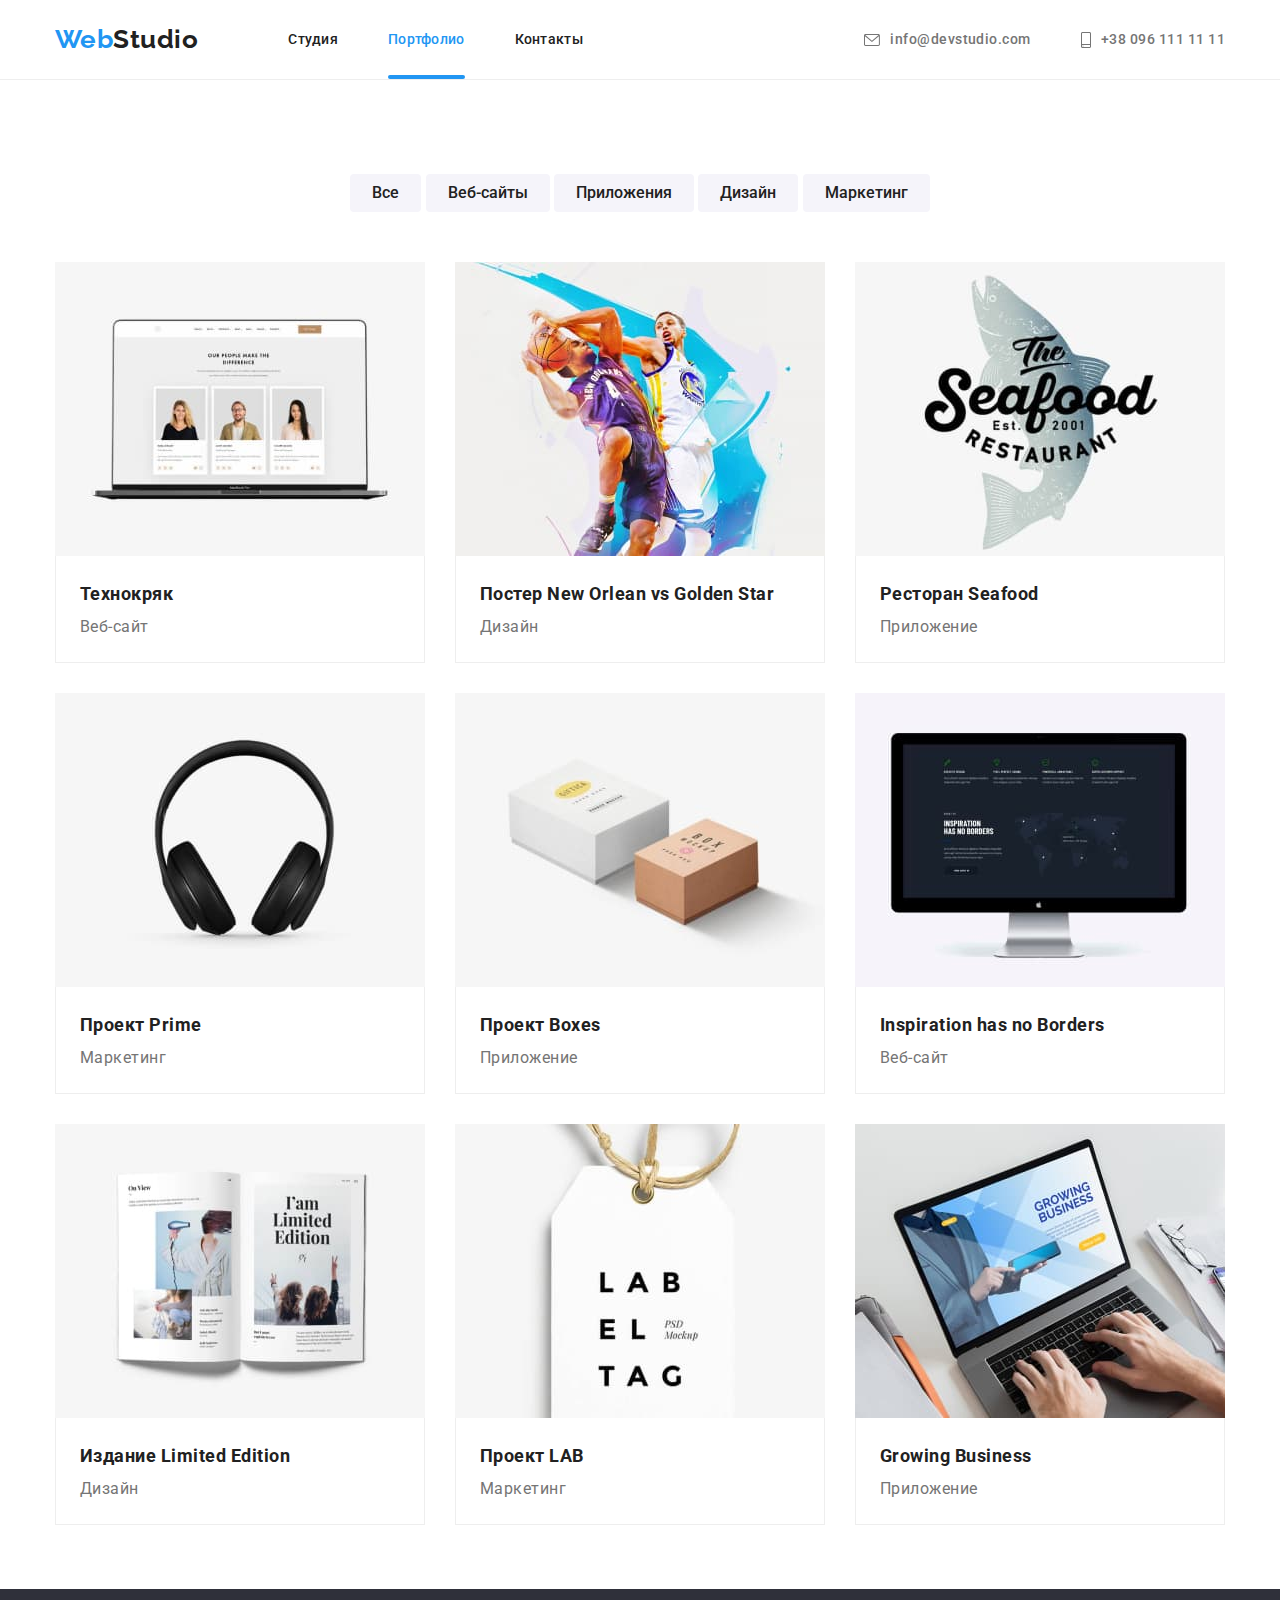
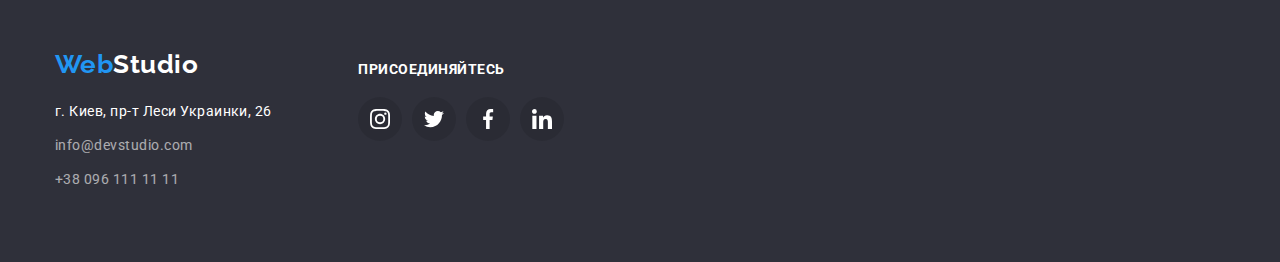
==== portfolio.html @ 50e855e6 "first save" ====
<!DOCTYPE html>
<html lang="en">
  <head>
    <meta charset="UTF-8" />
    <meta http-equiv="X-UA-Compatible" content="IE=edge" />
    <meta name="viewport" content="width=device-width, initial-scale=1.0" />
    <title>WebStudio</title>
    <link
      rel="stylesheet"
      href="https://cdnjs.cloudflare.com/ajax/libs/modern-normalize/1.0.0/modern-normalize.css"
    />
    <link rel="preconnect" href="https://fonts.gstatic.com" />
    <link
      href="https://fonts.googleapis.com/css2?family=Raleway:wght@700&family=Roboto:wght@400;500;700;900&display=swap"
      rel="stylesheet"
    />
    <link rel="stylesheet" href="./css/styles.css" />
  </head>
  <body>
    <header class="header-line">
      <div class="container main-menu">
        <a class="logo" href="#"><span class="web">Web</span>Studio</a>
        <nav class="menu">
          <ul class="list">
            <li class="item"><a href="./index.html" class="link">Студия</a></li>
            <li class="item">
              <a href="./portfolio.html" class="link active">Портфолио</a>
            </li>
            <li class="item"><a href="#" class="link">Контакты</a></li>
          </ul>
        </nav>
        <div class="auth-menu">
          <ul class="list">
            <li class="item contact-icon">
              <a href="mailto:info@devstudio.com" class="contacts">
                <svg class="mail-icon">
                <use href="./img/icons.svg#mail"></use>
              </svg>
                info@devstudio.com</a
              >
            </li>
            <li class="item contact-icon">
              <a href="tel:+380961111111" class="contacts">
                <svg class="phone-icon">
                <use href="./img/icons.svg#smartphone"></use>
              </svg>
                +38 096 111 11 11</a
              >
            </li>
          </ul>
        </div>
      </div>
    </header>
    <main>
      <!--фильтр-->
      <div class="section">
        <section class="filters">
          <div class="container">
            <button type="button" class="buttons-portfolio">Все</button>
            <button type="button" class="buttons-portfolio">Веб-сайты</button>
            <button type="button" class="buttons-portfolio">Приложения</button>
            <button type="button" class="buttons-portfolio">Дизайн</button>
            <button type="button" class="buttons-portfolio">Маркетинг</button>
          </div>
        </section>
        <!--головний блок-->
        <section>
          <div class="container">
            <ul class="filters-block list">
              <li class="filters-element">
                <a href="#" class="filters-link">
                <div class="filters-photo">
                <img src="./img/portfolio/crack.jpg" alt="crack" />
                <p class="filters-subtext">
                  Технокряк это современная площадка распространения коронавируса. Компании используют эту платформу для цифрового шпионажа и атак на защищённые сервера конкурентов.
                </p>
                </div>
                <div class="filters-content">
                  <h2 class="name-projects">Технокряк</h2>
                  <p class="categories-projects">Веб-сайт</p>
                </div></a>
              </li>
              <li class="filters-element">
                <a href="#" class="filters-link">
                <div class="filters-photo">
                  <img src="./img/portfolio/poster.jpg" alt="poster" />
                  <p class="filters-subtext">
                  Технокряк это современная площадка распространения коронавируса. Компании используют эту платформу для цифрового шпионажа и атак на защищённые сервера конкурентов.
                </p>
                </div>
                <div class="filters-content">
                  <h2 class="name-projects">
                    Постер New Orlean vs Golden Star
                  </h2>
                  <p class="categories-projects">Дизайн</p>
                </div></a>
              </li>
              <li class="filters-element">
                <a href="#" class="filters-link">
                <div class="filters-photo">
                <img src="./img/portfolio/restaurant.jpg" alt="restaurant" />
                  <p class="filters-subtext">
                  Технокряк это современная площадка распространения коронавируса. Компании используют эту платформу для цифрового шпионажа и атак на защищённые сервера конкурентов.
                </p>
                </div>
                <div class="filters-content">
                  <h2 class="name-projects">Ресторан Seafood</h2>
                  <p class="categories-projects">Приложение</p>
                </div></a>
              </li>
              <li class="filters-element">
                <a href="#" class="filters-link">
                <div class="filters-photo">
                <img src="./img/portfolio/headphone.jpg" alt="headphone" />
                <p class="filters-subtext">
                  Технокряк это современная площадка распространения коронавируса. Компании используют эту платформу для цифрового шпионажа и атак на защищённые сервера конкурентов.
                </p>
                </div>
                <div class="filters-content">
                  <h2 class="name-projects">Проект Prime</h2>
                  <p class="categories-projects">Маркетинг</p>
                </div></a>
              </li>
              <li class="filters-element">
                <a href="#" class="filters-link">
                <div class="filters-photo">
                <img src="./img/portfolio/box.jpg" alt="box" />
                <p class="filters-subtext">
                  Технокряк это современная площадка распространения коронавируса. Компании используют эту платформу для цифрового шпионажа и атак на защищённые сервера конкурентов.
                </p>
              </div>
                <div class="filters-content">
                  <h2 class="name-projects">Проект Boxes</h2>
                  <p class="categories-projects">Приложение</p>
                </div></a>
              </li>
              <li class="filters-element">
                <a href="#" class="filters-link">
                <div class="filters-photo">
                <img src="./img/portfolio/screen.jpg" alt="screen" />
                <p class="filters-subtext">
                  Технокряк это современная площадка распространения коронавируса. Компании используют эту платформу для цифрового шпионажа и атак на защищённые сервера конкурентов.
                </p></div>
                <div class="filters-content">
                  <h2 class="name-projects">Inspiration has no Borders</h2>
                  <p class="categories-projects">Веб-сайт</p>
                </div></a>
              </li>
              <li class="filters-element">
                <a href="#" class="filters-link">
                <div class="filters-photo">
                <img src="./img/portfolio/book.jpg" alt="book" />
                <p class="filters-subtext">
                  Технокряк это современная площадка распространения коронавируса. Компании используют эту платформу для цифрового шпионажа и атак на защищённые сервера конкурентов.
                </p></div>
                <div class="filters-content">
                  <h2 class="name-projects">Издание Limited Edition</h2>
                  <p class="categories-projects">Дизайн</p>
                </div></a>
              </li>
              <li class="filters-element">
                <a href="#" class="filters-link">
                <div class="filters-photo">
                <img src="./img/portfolio/tag.jpg" alt="tag" />
                <p class="filters-subtext">
                  Технокряк это современная площадка распространения коронавируса. Компании используют эту платформу для цифрового шпионажа и атак на защищённые сервера конкурентов.
                </p></div>
                <div class="filters-content">
                  <h2 class="name-projects">Проект LAB</h2>
                  <p class="categories-projects">Маркетинг</p>
                </div></a>
              </li>
              <li class="filters-element">
                <a href="#" class="filters-link">
                <div class="filters-photo">
                <img src="./img/portfolio/laptop.jpg" alt="laptop" />
                <p class="filters-subtext">
                  Технокряк это современная площадка распространения коронавируса. Компании используют эту платформу для цифрового шпионажа и атак на защищённые сервера конкурентов.
                </p></div>
                <div class="filters-content">
                  <h2 class="name-projects">Growing Business</h2>
                  <p class="categories-projects">Приложение</p>
                </div></a>
              </li>
            </ul>
          </div>
        </section>
      </div>
    </main>
     <footer class="footer">
      <div class="container">
        <div class="footer-address">
        <a class="logo" href="#"
          ><span class="web">Web</span><span class="studio">Studio</span>
        </a>
        <address class="address">
          <p>г. Киев, пр-т Леси Украинки, 26</p>
        </address>
        <ul class="list">
          <li class="item">
            <a href="mailto:info@devstudio.com" class="footer-contacts"
              >info@devstudio.com</a
            >
          </li>
          <li class="item">
            <a href="tel:+380961111111" class="footer-contacts"
              >+38 096 111 11 11</a
            >
          </li>
        </ul>
      </div>
      <div class="footer-icon">
        <h5 class="footer-subhead">Присоединяйтесь</h3>
          <ul class="list footer-network">
            <li class="footer-box">
              <a href="#" class="footer-link-icon">
            <svg class="icon-network">
              <use href="./img/icons.svg#instagram"></use>
            </svg>
          </a>
            </li>
            <li class="footer-box">
              <a href="#" class="footer-link-icon">
            <svg class="icon-network">
              <use href="./img/icons.svg#twitter"></use>
            </svg>
          </a>
            </li>
            <li class="footer-box">
              <a href="#" class="footer-link-icon">
            <svg class="icon-network">
              <use href="./img/icons.svg#facebook"></use>
            </svg>
          </a>
            </li>
            <li class="footer-box">
              <a href="#" class="footer-link-icon">
            <svg class="footer-icon-network">
              <use href="./img/icons.svg#linkedin"></use>
            </svg>
          </a>
            </li>
          </ul>
         </div>
      </div>
    </footer>
  </body>
</html>
---- css/styles.css ----
:root {
  --primary-text-color: #212121;
  --secondary-text-color: #757575;
  --third-color: #2196f3;
  --auxiliary-color: #f5f4fa;
  --background-color: #2f303a;
  --cheaf-color: #ffffff;
  --header-line: #eeeeee;
  --box-shadow: 0px 1px 3px rgba(0, 0, 0, 0.12), 0px 1px 1px rgba(0, 0, 0, 0.14),
    0px 2px 1px rgba(0, 0, 0, 0.2);
  --icons-color: #afb1b8;
  --form-border: rgba(33, 33, 33, 0.2);
}
body {
  background-color: var(--cheaf-color);
  color: var(--primary-text-color);
  font-family: Roboto, sans-serif;
  letter-spacing: 0.03em;
}
h1,
h2,
h3,
h4,
h5,
p {
  padding: 0;
  margin: 0;
}
img {
  display: block;
}
.header-line {
  border-bottom: 1px solid var(--header-line);
  padding-top: 24px;
  padding-bottom: 24px;
}

.list {
  padding: 0;
  margin: 0;
  list-style: none;
}
.container {
  padding-right: 15px;
  padding-left: 15px;
  width: 1200px;
  margin: 0 auto;

  /* outline: 2px solid red; */
}
/* heder */
.main-menu {
  display: flex;
  align-items: center;
}
.logo {
  margin-right: 90px;
  font-family: Raleway, sans-serif;
  color: var(--primary-text-color);
  font-size: 26px;
  font-weight: 700;
  line-height: 1.2;
  text-decoration: none;
}
.web {
  color: var(--third-color);
}
.menu .list,
.auth-menu .list {
  display: flex;
}
.menu .item,
.auth-menu .item:not(:last-child) {
  margin-right: 50px;
}

.auth-menu {
  margin-left: auto;
}
.menu .link {
  position: relative;
  padding-bottom: 32px;

  color: var(--primary-text-color);
  font-weight: 500;
  font-size: 14px;
  line-height: 1.14;
  letter-spacing: 0.02em;
  text-decoration: none;

  transition: color 250ms cubic-bezier(0.4, 0, 0.2, 1);
}
.menu .link:hover,
.menu .link:focus {
  color: var(--third-color);
}
.menu .active {
  color: var(--third-color);
}

.menu .active::after {
  display: block;
  position: absolute;
  bottom: 0;
  left: 0px;

  content: "";
  width: 100%;
  height: 4px;
  background-color: var(--third-color);
  border-radius: 2px;
}
.contacts {
  display: flex;
  align-items: center;
  color: var(--secondary-text-color);
  font-weight: 500;
  font-size: 14px;
  line-height: 1.14;
  letter-spacing: 0.02;
  text-decoration: none;
  transition: color 250ms cubic-bezier(0.4, 0, 0.2, 1);
}
.contacts:hover,
.contacts:focus {
  color: var(--third-color);
}
.contact-icon {
  display: flex;
  fill: var(--secondary-text-color);
}
.mail-icon {
  display: block;
  margin-right: 10px;
  width: 16px;
  height: 12px;
}
.phone-icon {
  display: block;
  margin-right: 10px;
  width: 10px;
  height: 16px;
}
.contact-icon .contacts:hover,
.contact-icon .contacts:focus {
  fill: var(--third-color);
}
/* Footer end */
/* main section */
/* Business section */
.business {
  padding-top: 200px;
  padding-bottom: 200px;
  background-color: var(--background-color);
  text-align: center;
  background-image: linear-gradient(
      rgba(47, 48, 58, 0.4),
      rgba(47, 48, 58, 0.4)
    ),
    url("../img/studio/hero.jpg");
  background-size: cover;
  max-width: 1600px;
  margin: auto;
}
.business-title {
  color: var(--cheaf-color);
  font-weight: 900;
  font-size: 44px;
  line-height: 1.36;
  text-transform: uppercase;
  padding-bottom: 30px;
}

.button {
  padding: 10px 32px;
  color: var(--cheaf-color);
  background-color: var(--third-color);
  font-weight: 700;
  font-size: 16px;
  line-height: 1.87;
  cursor: pointer;
  border: none;
  border-radius: 4px;
}
/* Business section end */
.section {
  padding-top: 94px;
  padding-bottom: 94px;
}
.section ul {
  display: flex;
}

.section .item:not(:last-child) {
  margin-right: 30px;
}
/* Specifics */
.specifics {
  margin-bottom: -94px;
}
.specifics-block {
  display: block;
  background-color: var(--auxiliary-color);
  text-align: center;
  border-radius: 4px;
  padding: 25px 100px;
  margin-bottom: 30px;
}
.specifics-icon {
  width: 70px;
  height: 70px;
}

.specifics-title {
  padding-bottom: 10px;
  font-size: 14px;
  line-height: 1.14;
  text-transform: uppercase;
}
.specifics-subtext {
  color: var(--secondary-text-color);
  font-size: 14px;
  line-height: 1.71;
}
/* Specifics end */
/* Activity section */
.activity .link {
  margin: 0;
  padding: 0;
  text-decoration: none;
}
.activity {
}
.activity-block {
  position: relative;
}
.activity-content {
  display: block;
  position: absolute;
  bottom: 0;
  left: 0;
  width: 100%;

  background-color: rgba(47, 48, 58, 0.8);
  color: var(--cheaf-color);
  font-weight: 700;
  font-size: 14px;
  line-height: 1.14;

  text-transform: uppercase;
  text-align: center;
  padding-top: 27px;
  padding-bottom: 27px;
}

.subhead {
  font-size: 36px;
  line-height: 1.16;
  text-align: center;
  margin-bottom: 50px;
}
/* Team */
.team {
  background-color: var(--auxiliary-color);
}
.team .item {
  background-color: var(--cheaf-color);
  box-shadow: var(--box-shadow);

  border-radius: 4px;
}

.name-player {
  padding-top: 30px;
  padding-bottom: 10px;
  font-weight: 500;
  font-size: 16px;
  line-height: 1.18;
  text-align: center;
}
.profession {
  padding-bottom: 16px;

  color: var(--secondary-text-color);
  font-size: 16px;
  line-height: 1.18;
  text-align: center;
}
.team-network {
  margin-left: 32px;
  margin-right: 32px;
  margin-bottom: 30px;
  justify-content: space-between;
}
.player-network {
  display: flex;
}

.icon-network {
  width: 20px;
  height: 20px;
  margin: 12px;
}
.player-network .link-icon:hover,
.player-network .link-icon:focus {
  background-color: var(--third-color);
  fill: var(--cheaf-color);
}
.link-icon {
  display: block;
  text-decoration: none;
  width: 44px;
  height: 44px;
  border-radius: 50%;
  fill: var(--icons-color);
  transition: background-color 250ms cubic-bezier(0.4, 0, 0.2, 1),
    fill 250ms cubic-bezier(0.4, 0, 0.2, 1);
}

/* Team end */
/* Partners */
.partners {
  justify-content: space-between;
}
.partners-box {
  border: 1px solid var(--icons-color);
  border-radius: 4px;
}
.partners-icon {
  width: 106px;
  height: 60px;
}
.partners-box .partners-link-icon:hover,
.partners-box .partners-link-icon:focus {
  fill: var(--third-color);
}
.partners-link-icon {
  display: block;
  text-decoration: none;
  fill: var(--icons-color);
  padding: 14px 32px;
  transition: fill 250ms cubic-bezier(0.4, 0, 0.2, 1);
}
/* END partners */
/* footer */
.footer {
  background-color: var(--background-color);
}
.footer .container {
  display: flex;
  padding-top: 60px;
  padding-bottom: 60px;
}
.footer-adderess {
}
.footer .item {
  padding-bottom: 10px;
}
.footer-contacts {
  color: var(--cheaf-color);
  opacity: 0.6;
  font-size: 14px;
  line-height: 1.71;
  text-decoration: none;
}
.address {
  padding-top: 20px;
  padding-bottom: 10px;
  font-style: normal;
  color: var(--cheaf-color);
  font-size: 14px;
  line-height: 1.71;
  text-decoration: none;
}
.studio {
  color: var(--cheaf-color);
}
.footer-icon {
  margin-top: 12px;
  margin-left: 70px;
}
.footer-subhead {
  color: var(--cheaf-color);
  font-size: 14px;
  line-height: 1.17;
  margin-bottom: 20px;
  text-transform: uppercase;
}
.footer-network {
  display: flex;
  justify-content: space-between;
}
.footer-box {
  width: 44px;
  height: 44px;
  border-radius: 50%;
  background-color: rgba(0, 0, 0, 0.1);
  fill: var(--cheaf-color);
}
.footer-box:not(:last-child) {
  margin-right: 10px;
}
.footer-icon-network {
  width: 20px;
  height: 20px;
  margin: 12px;
}
.footer-link-icon {
  display: block;
  width: 44px;
  height: 44px;
  border-radius: 50%;
  text-decoration: none;
  fill: var(--cheaf-color);
  transition: background-color 250ms cubic-bezier(0.4, 0, 0.2, 1);
}
.footer-box .footer-link-icon:hover,
.footer-box .footer-link-icon:focus {
  background-color: var(--third-color);
}
.footer-form {
  margin-left: 90px;
}
.footer-form-title {
  padding-bottom: 20px;
  color: var(--cheaf-color);
  font-size: 16px;
  line-height: 1.87;
  text-transform: uppercase;
}
.footer-input {
  padding: 15px 16px;
  height: 50px;
  border: 1px solid rgba(255, 255, 255, 0.3);
  border-radius: 4px;
  background: transparent;
}
.footer-input:focus {
  outline: none;
  color: var(--secondary-text-color);
}
.footer-input:not(:placeholder-shown) {
  color: var(--secondary-text-color);
}
.footer-button {
  display: inline-flex;

  margin-left: 12px;
  padding: 10px 28px;
  color: var(--cheaf-color);
  background-color: var(--third-color);
  font-weight: 700;
  font-size: 16px;
  line-height: 1.87;
  letter-spacing: 0.06em;
  cursor: pointer;
  border: none;
  border-radius: 4px;
  align-items: center;
}
.footer-button-icon {
  width: 24px;
  height: 24px;
  margin-left: 10px;
}
/*  portfolio */
.filters .container {
  text-align: center;
  padding-bottom: 50px;
}

.name-projects {
  font-size: 18px;
  line-height: 2;
}
.categories-projects {
  color: var(--secondary-text-color);
  font-size: 16px;
  line-height: 1.87;
}
.buttons-portfolio {
  padding: 6px 22px;
  color: var(--primary-text-color);
  background-color: var(--auxiliary-color);
  font-weight: 500;
  font-size: 16px;
  line-height: 1.62;
  cursor: pointer;
  border: none;
  border-radius: 4px;
  transition: background-color 250ms cubic-bezier(0.4, 0, 0.2, 1),
    color 250ms cubic-bezier(0.4, 0, 0.2, 1);
}
.buttons-portfolio:hover,
.buttons-portfolio:focus {
  background-color: var(--third-color);
  color: var(--cheaf-color);
}

.filters-block {
  flex-wrap: wrap;
  flex-basis: calc(100% / 3 - 60px);
  margin-right: -30px;
}
.filters-element {
  margin-bottom: 30px;
  margin-right: 30px;
  transition: box-shadow 250ms cubic-bezier(0.4, 0, 0.2, 1);
}

.filters-photo {
  position: relative;
  overflow: hidden;
}

.filters-subtext {
  position: absolute;
  content: "";
  top: 0;
  left: 0;
  width: 100%;
  height: 100%;

  color: var(--cheaf-color);
  background-color: var(--third-color);
  font-size: 18px;
  line-height: 1.55;
  padding: 63px 24px;
  transform: translateY(100%);
  transition: transform 250ms cubic-bezier(0.4, 0, 0.2, 1);
  overflow: auto;
}
.filters-link {
  text-decoration: none;
  color: var(--primary-text-color);
}

.filters-link:hover .filters-subtext,
.filters-link:focus .filters-subtext {
  opacity: 0.9;
  transform: translateY(0);
}

.filters-element:hover,
.filters-element:focus {
  box-shadow: 0px 1px 1px rgba(0, 0, 0, 0.12), 0px 4px 4px rgba(0, 0, 0, 0.06),
    1px 4px 6px rgba(0, 0, 0, 0.16);
}

.filters-element:nth-last-child(-n + 3) {
  margin-bottom: -30px;
}

.filters-content {
  padding: 20px 24px;
  border-right: 1px solid var(--header-line);
  border-bottom: 1px solid var(--header-line);
  border-left: 1px solid var(--header-line);
}
/* Modal window */
.backdrop {
  position: fixed;
  top: 0;
  left: 0;
  width: 100%;
  height: 100%;
  z-index: 30;
  background-color: rgba(0, 0, 0, 0.2);
  transition: opacity 500ms cubic-bezier(0.4, 0, 0.2, 1),
    visibility 500ms cubic-bezier(0.4, 0, 0.2, 1);
}
.backdrop.is-hidden {
  opacity: 0;
  visibility: hidden;
  pointer-events: none;
}
.modal {
  position: absolute;
  top: 50%;
  left: 50%;
  transform: translate(-50%, -50%);
  min-width: 528px;
  /* min-height: 581px; */
  background-color: var(--cheaf-color);
  border-radius: 4px;
}
.modal-icon {
  display: block;
  width: 18px;
  height: 18px;
}
.modal-button:hover {
  fill: var(--third-color);
}
.modal-button {
  position: absolute;
  top: 8px;
  right: 8px;
  cursor: pointer;

  padding: 6px;
  border-radius: 50%;
  text-align: center;
  background-color: var(--cheaf-color);
  border-color: rgba(0, 0, 0, 0.1);
  transition: fill 250ms cubic-bezier(0.4, 0, 0.2, 1);
}
/* End Modal window */
/* Form */
.form {
  width: 100%;
  margin: 0 auto;
  padding: 40px;
}
.form-title {
  font-size: 20px;
  line-height: 1.15;
  text-align: center;
  margin-bottom: 10px;
}
.form-label {
  margin-bottom: 4px;
  font-size: 12px;
  line-height: 1.16;
  letter-spacing: 0.01em;
  color: var(--secondary-text-color);
}
.form-field {
  display: flex;
  flex-direction: column;
  position: relative;
  width: 100%;
  margin-bottom: 10px;
}
.form-input {
  height: 40px;
  border: 1px solid var(--form-border);
  border-radius: 4px;
  padding-left: 40px;
  transition: border-color 250ms cubic-bezier(0.4, 0, 0.2, 1);
}
.form-icon {
  position: absolute;
  top: 50%;
  left: 12px;
  width: 18px;
  height: 18px;
}
.form-input:focus {
  border-color: var(--third-color);
  outline: none;
}
.form-input:focus + .form-img {
  fill: var(--third-color);
}
.form-textarea {
  padding: 12px 16px;
  font-size: 12px;
  line-height: 1.16;
  letter-spacing: 0.01em;
  border: 1px solid var(--form-border);
  border-radius: 4px;
  resize: none;
  transition: border-color 250ms cubic-bezier(0.4, 0, 0.2, 1);
}
.form-textarea::placeholder {
  color: rgba(117, 117, 117, 0.5);
}
.form-textarea:focus {
  border-color: var(--third-color);
  outline: none;
}
.form-textarea:not(:placeholder-shown) {
  color: var(--primary-text-color);
}
.form-checkbox {
  display: flex;
  font-size: 14px;
  line-height: 1.71px;
  margin-bottom: 30px;
  align-items: center;
}
.img-check {
  display: inline-block;
  margin-right: 7px;
  border: 1px solid var(--form-border);
  border-radius: 2px;
  transition: outline 250ms cubic-bezier(0.4, 0, 0.2, 1);
}
.icon-check {
  width: 16px;
  height: 15px;
}
.checkbox:checked ~ .img-check {
  border-color: var(--third-color);
  background-color: var(--third-color);
}
.checkbox:focus ~ .img-check {
  outline: 1px solid var(--third-color);
}
.checkbox {
  margin-right: 10px;
  appearance: none;
}
.mailing {
  display: flex;
  align-items: center;
  color: var(--secondary-text-color);
}
.contract {
  margin: 0;
  padding: 0;
  font-size: 14px;
  line-height: 1.71px;
  color: var(--third-color);
}
/* .contract:focus {
  border: 1px solid var(--third-color);
  outline: none;
} */
.form-button {
  text-align: center;
}
.form-submit {
  padding: 10px 55px;
  color: var(--cheaf-color);
  background-color: var(--third-color);
  font-weight: 700;
  font-size: 16px;
  line-height: 1.87;
  letter-spacing: 0.06em;
  cursor: pointer;
  border: none;
  border-radius: 4px;
}
/* END Form */
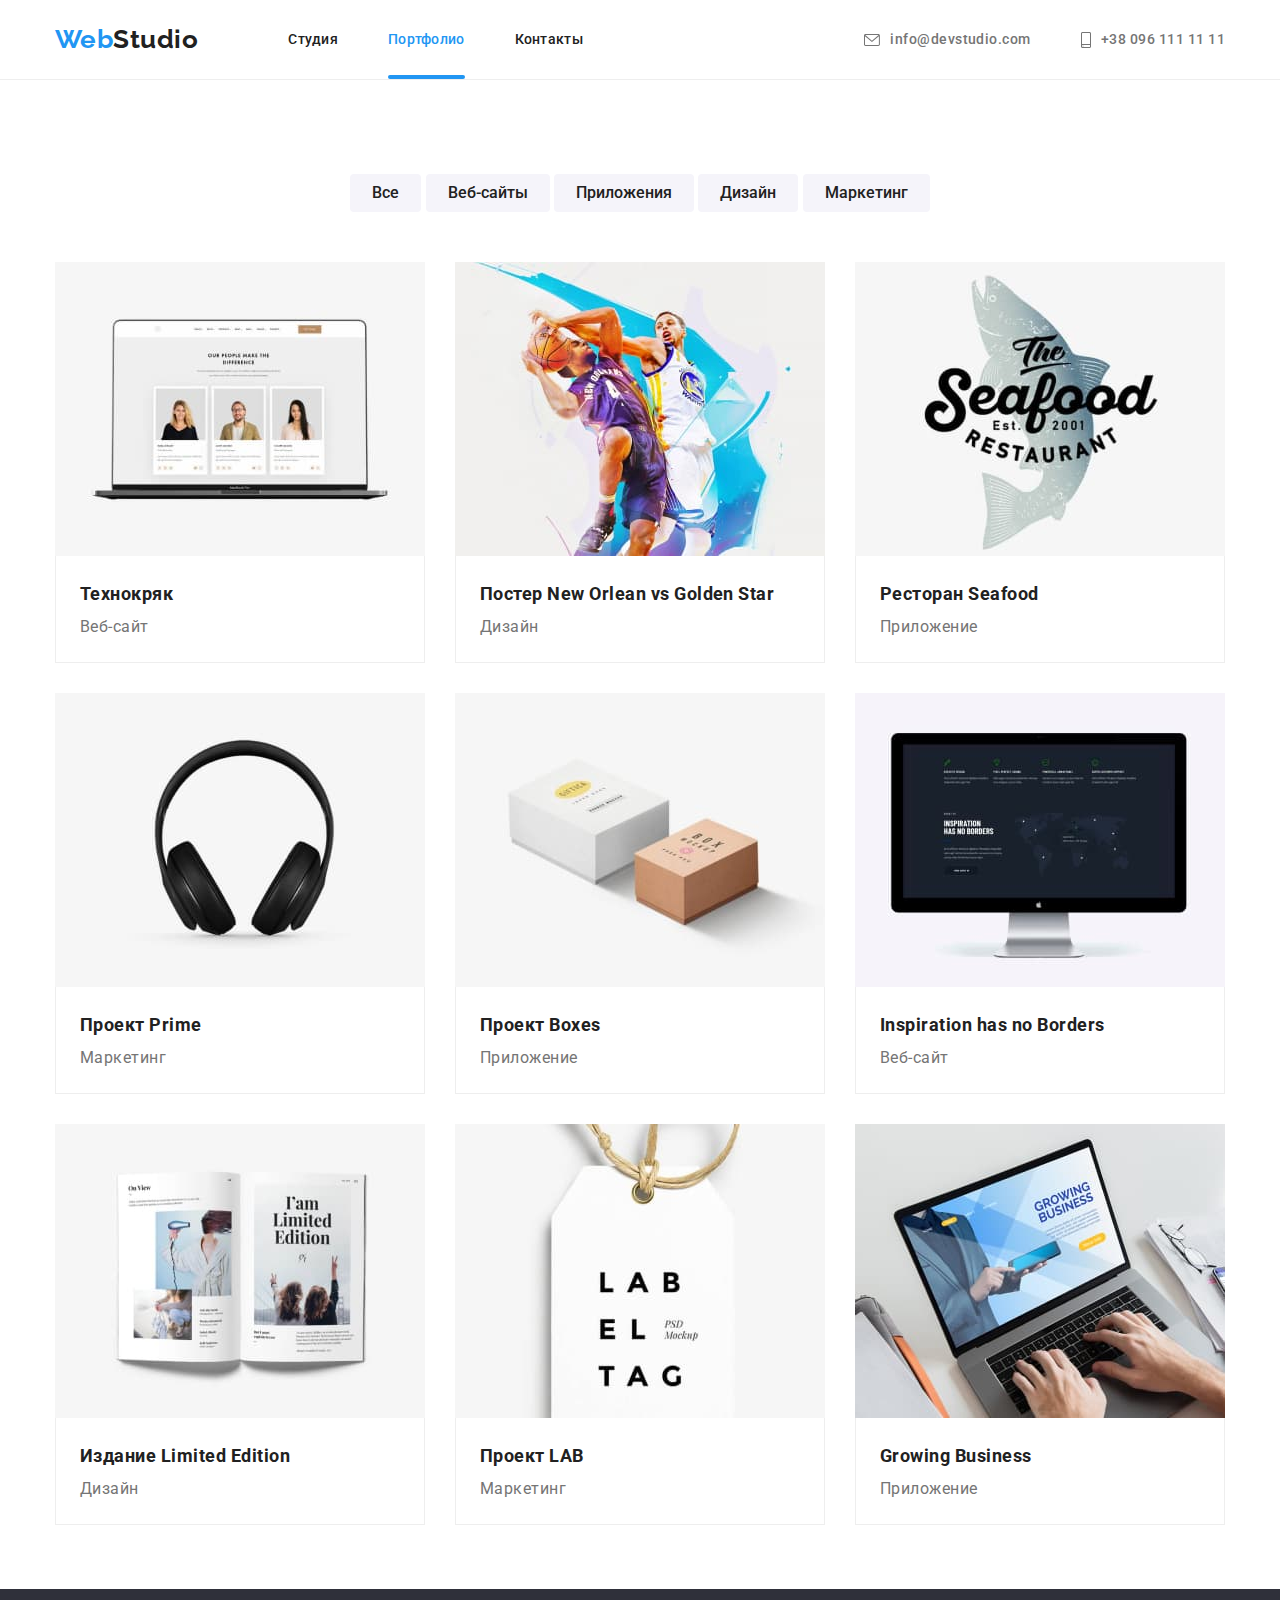
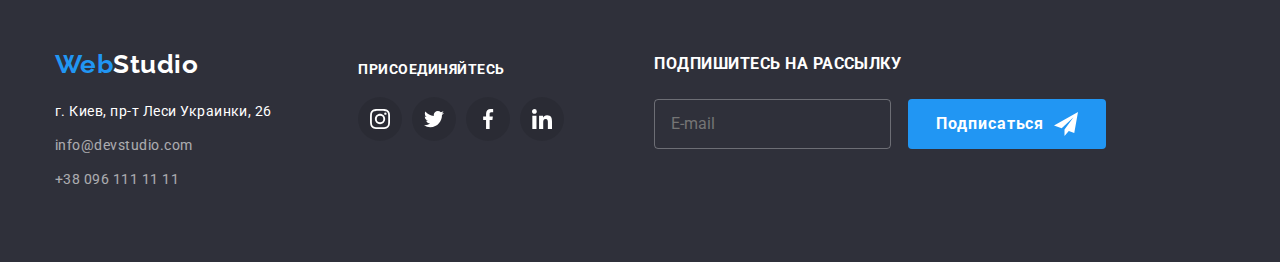
==== commit 8d36ef7f: "second save" ====
--- a/portfolio.html
+++ b/portfolio.html
@@ -242,6 +242,15 @@
             </li>
           </ul>
          </div>
+          <form class="footer-form">
+           <h3 class="footer-form-title">Подпишитесь на рассылку</h3>
+           <input type="text" name="subscribe" placeholder="E-mail" class="footer-input">
+           <button type="submit" class="footer-button">Подписаться
+             <svg class="footer-button-icon">
+               <use href="./img/icons.svg#icon-send"></use>
+             </svg>
+           </button>
+         </form>
       </div>
     </footer>
   </body>
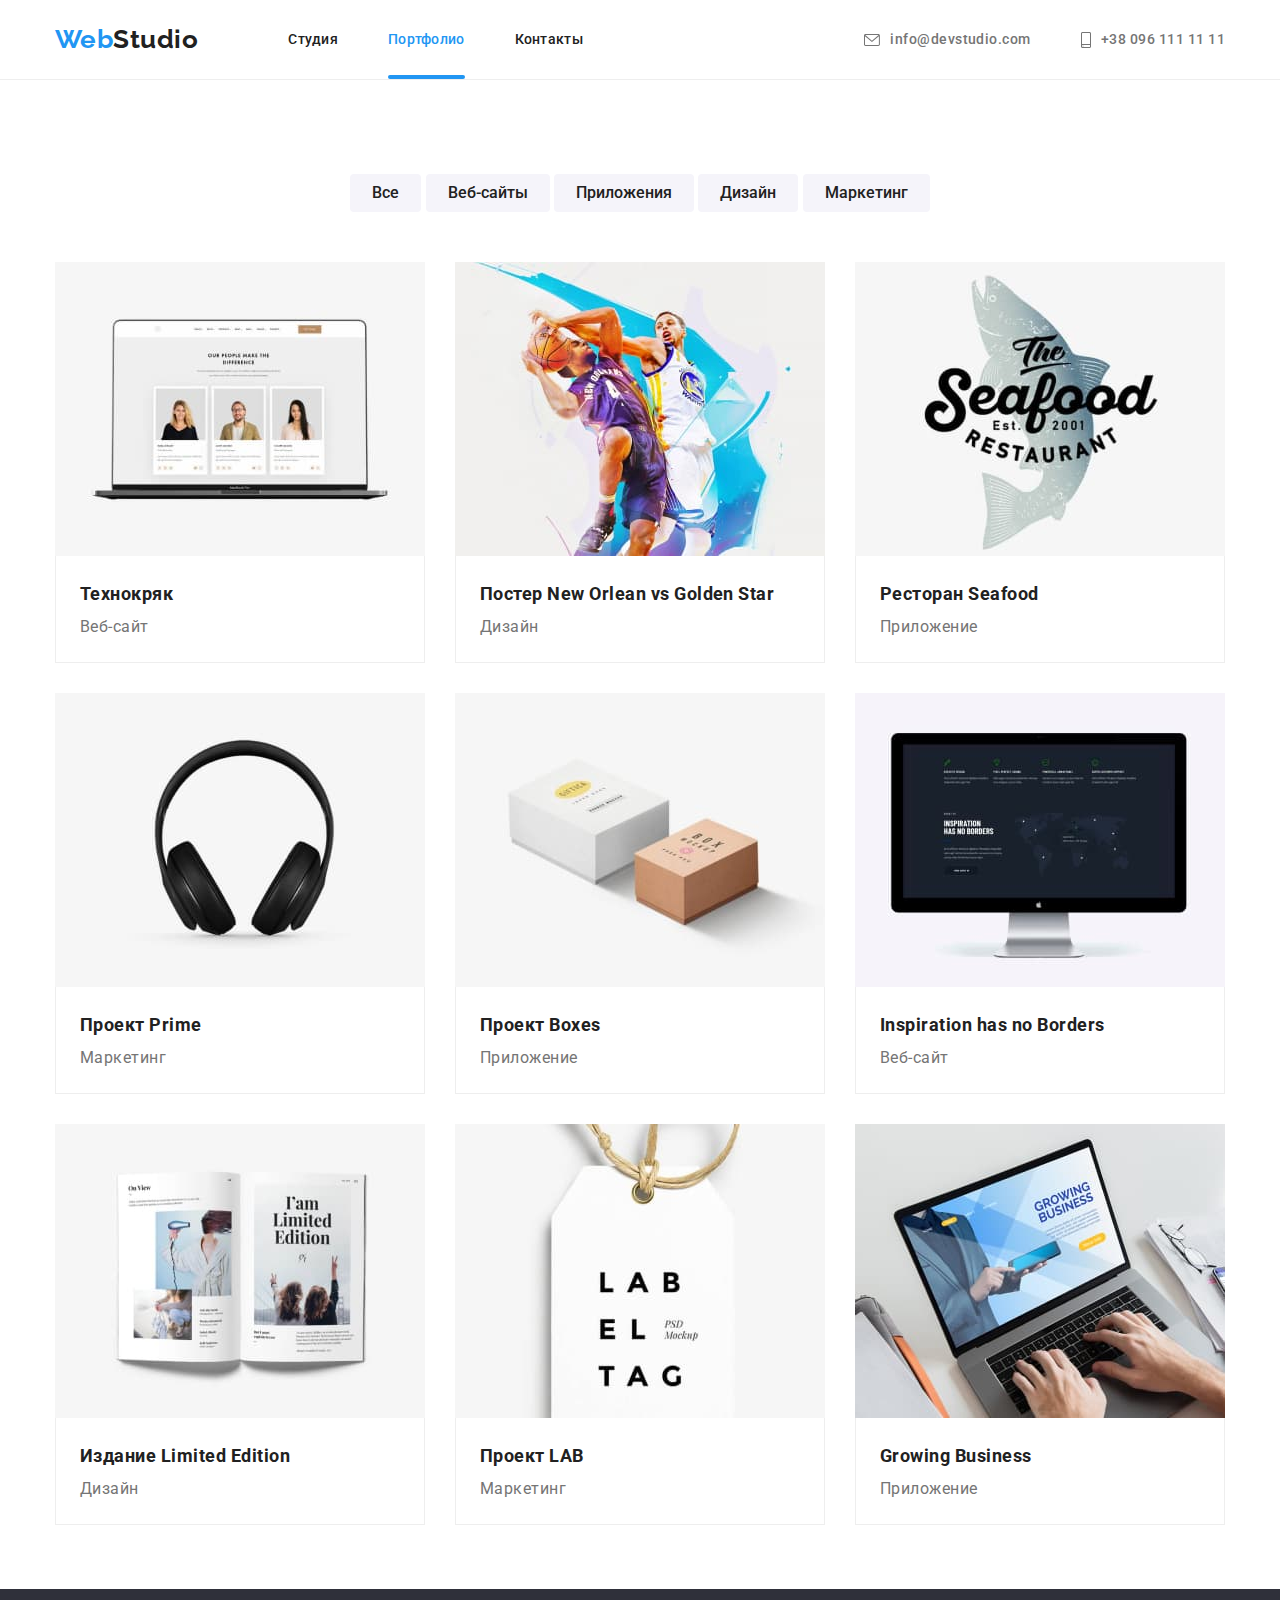
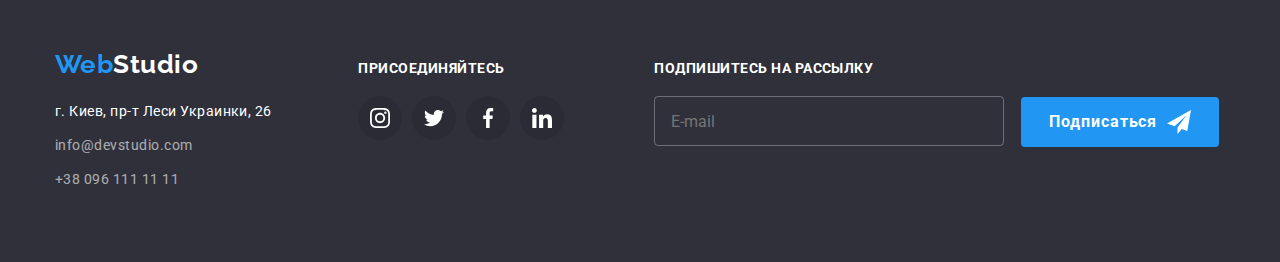
==== commit 65109913: "third save" ====
--- a/portfolio.html
+++ b/portfolio.html
@@ -1,257 +1,306 @@
 <!DOCTYPE html>
 <html lang="en">
-  <head>
-    <meta charset="UTF-8" />
-    <meta http-equiv="X-UA-Compatible" content="IE=edge" />
-    <meta name="viewport" content="width=device-width, initial-scale=1.0" />
-    <title>WebStudio</title>
-    <link
-      rel="stylesheet"
-      href="https://cdnjs.cloudflare.com/ajax/libs/modern-normalize/1.0.0/modern-normalize.css"
-    />
-    <link rel="preconnect" href="https://fonts.gstatic.com" />
-    <link
-      href="https://fonts.googleapis.com/css2?family=Raleway:wght@700&family=Roboto:wght@400;500;700;900&display=swap"
-      rel="stylesheet"
-    />
-    <link rel="stylesheet" href="./css/styles.css" />
-  </head>
-  <body>
-    <header class="header-line">
-      <div class="container main-menu">
-        <a class="logo" href="#"><span class="web">Web</span>Studio</a>
-        <nav class="menu">
-          <ul class="list">
-            <li class="item"><a href="./index.html" class="link">Студия</a></li>
-            <li class="item">
-              <a href="./portfolio.html" class="link active">Портфолио</a>
-            </li>
-            <li class="item"><a href="#" class="link">Контакты</a></li>
-          </ul>
-        </nav>
-        <div class="auth-menu">
-          <ul class="list">
-            <li class="item contact-icon">
-              <a href="mailto:info@devstudio.com" class="contacts">
-                <svg class="mail-icon">
-                <use href="./img/icons.svg#mail"></use>
-              </svg>
-                info@devstudio.com</a
-              >
-            </li>
-            <li class="item contact-icon">
-              <a href="tel:+380961111111" class="contacts">
-                <svg class="phone-icon">
-                <use href="./img/icons.svg#smartphone"></use>
-              </svg>
-                +38 096 111 11 11</a
-              >
-            </li>
-          </ul>
-        </div>
-      </div>
-    </header>
-    <main>
-      <!--фильтр-->
-      <div class="section">
-        <section class="filters">
-          <div class="container">
-            <button type="button" class="buttons-portfolio">Все</button>
-            <button type="button" class="buttons-portfolio">Веб-сайты</button>
-            <button type="button" class="buttons-portfolio">Приложения</button>
-            <button type="button" class="buttons-portfolio">Дизайн</button>
-            <button type="button" class="buttons-portfolio">Маркетинг</button>
-          </div>
-        </section>
-        <!--головний блок-->
-        <section>
-          <div class="container">
-            <ul class="filters-block list">
-              <li class="filters-element">
-                <a href="#" class="filters-link">
-                <div class="filters-photo">
-                <img src="./img/portfolio/crack.jpg" alt="crack" />
-                <p class="filters-subtext">
-                  Технокряк это современная площадка распространения коронавируса. Компании используют эту платформу для цифрового шпионажа и атак на защищённые сервера конкурентов.
-                </p>
-                </div>
-                <div class="filters-content">
-                  <h2 class="name-projects">Технокряк</h2>
-                  <p class="categories-projects">Веб-сайт</p>
-                </div></a>
-              </li>
-              <li class="filters-element">
-                <a href="#" class="filters-link">
-                <div class="filters-photo">
-                  <img src="./img/portfolio/poster.jpg" alt="poster" />
-                  <p class="filters-subtext">
-                  Технокряк это современная площадка распространения коронавируса. Компании используют эту платформу для цифрового шпионажа и атак на защищённые сервера конкурентов.
-                </p>
-                </div>
-                <div class="filters-content">
-                  <h2 class="name-projects">
-                    Постер New Orlean vs Golden Star
-                  </h2>
-                  <p class="categories-projects">Дизайн</p>
-                </div></a>
-              </li>
-              <li class="filters-element">
-                <a href="#" class="filters-link">
-                <div class="filters-photo">
-                <img src="./img/portfolio/restaurant.jpg" alt="restaurant" />
-                  <p class="filters-subtext">
-                  Технокряк это современная площадка распространения коронавируса. Компании используют эту платформу для цифрового шпионажа и атак на защищённые сервера конкурентов.
-                </p>
-                </div>
-                <div class="filters-content">
-                  <h2 class="name-projects">Ресторан Seafood</h2>
-                  <p class="categories-projects">Приложение</p>
-                </div></a>
-              </li>
-              <li class="filters-element">
-                <a href="#" class="filters-link">
-                <div class="filters-photo">
-                <img src="./img/portfolio/headphone.jpg" alt="headphone" />
-                <p class="filters-subtext">
-                  Технокряк это современная площадка распространения коронавируса. Компании используют эту платформу для цифрового шпионажа и атак на защищённые сервера конкурентов.
-                </p>
-                </div>
-                <div class="filters-content">
-                  <h2 class="name-projects">Проект Prime</h2>
-                  <p class="categories-projects">Маркетинг</p>
-                </div></a>
-              </li>
-              <li class="filters-element">
-                <a href="#" class="filters-link">
-                <div class="filters-photo">
-                <img src="./img/portfolio/box.jpg" alt="box" />
-                <p class="filters-subtext">
-                  Технокряк это современная площадка распространения коронавируса. Компании используют эту платформу для цифрового шпионажа и атак на защищённые сервера конкурентов.
-                </p>
-              </div>
-                <div class="filters-content">
-                  <h2 class="name-projects">Проект Boxes</h2>
-                  <p class="categories-projects">Приложение</p>
-                </div></a>
-              </li>
-              <li class="filters-element">
-                <a href="#" class="filters-link">
-                <div class="filters-photo">
-                <img src="./img/portfolio/screen.jpg" alt="screen" />
-                <p class="filters-subtext">
-                  Технокряк это современная площадка распространения коронавируса. Компании используют эту платформу для цифрового шпионажа и атак на защищённые сервера конкурентов.
-                </p></div>
-                <div class="filters-content">
-                  <h2 class="name-projects">Inspiration has no Borders</h2>
-                  <p class="categories-projects">Веб-сайт</p>
-                </div></a>
-              </li>
-              <li class="filters-element">
-                <a href="#" class="filters-link">
-                <div class="filters-photo">
-                <img src="./img/portfolio/book.jpg" alt="book" />
-                <p class="filters-subtext">
-                  Технокряк это современная площадка распространения коронавируса. Компании используют эту платформу для цифрового шпионажа и атак на защищённые сервера конкурентов.
-                </p></div>
-                <div class="filters-content">
-                  <h2 class="name-projects">Издание Limited Edition</h2>
-                  <p class="categories-projects">Дизайн</p>
-                </div></a>
-              </li>
-              <li class="filters-element">
-                <a href="#" class="filters-link">
-                <div class="filters-photo">
-                <img src="./img/portfolio/tag.jpg" alt="tag" />
-                <p class="filters-subtext">
-                  Технокряк это современная площадка распространения коронавируса. Компании используют эту платформу для цифрового шпионажа и атак на защищённые сервера конкурентов.
-                </p></div>
-                <div class="filters-content">
-                  <h2 class="name-projects">Проект LAB</h2>
-                  <p class="categories-projects">Маркетинг</p>
-                </div></a>
-              </li>
-              <li class="filters-element">
-                <a href="#" class="filters-link">
-                <div class="filters-photo">
-                <img src="./img/portfolio/laptop.jpg" alt="laptop" />
-                <p class="filters-subtext">
-                  Технокряк это современная площадка распространения коронавируса. Компании используют эту платформу для цифрового шпионажа и атак на защищённые сервера конкурентов.
-                </p></div>
-                <div class="filters-content">
-                  <h2 class="name-projects">Growing Business</h2>
-                  <p class="categories-projects">Приложение</p>
-                </div></a>
-              </li>
-            </ul>
-          </div>
-        </section>
-      </div>
-    </main>
-     <footer class="footer">
-      <div class="container">
-        <div class="footer-address">
-        <a class="logo" href="#"
-          ><span class="web">Web</span><span class="studio">Studio</span>
-        </a>
-        <address class="address">
-          <p>г. Киев, пр-т Леси Украинки, 26</p>
-        </address>
-        <ul class="list">
-          <li class="item">
-            <a href="mailto:info@devstudio.com" class="footer-contacts"
-              >info@devstudio.com</a
-            >
-          </li>
-          <li class="item">
-            <a href="tel:+380961111111" class="footer-contacts"
-              >+38 096 111 11 11</a
-            >
-          </li>
-        </ul>
-      </div>
-      <div class="footer-icon">
-        <h5 class="footer-subhead">Присоединяйтесь</h3>
-          <ul class="list footer-network">
-            <li class="footer-box">
-              <a href="#" class="footer-link-icon">
-            <svg class="icon-network">
-              <use href="./img/icons.svg#instagram"></use>
-            </svg>
-          </a>
-            </li>
-            <li class="footer-box">
-              <a href="#" class="footer-link-icon">
-            <svg class="icon-network">
-              <use href="./img/icons.svg#twitter"></use>
-            </svg>
-          </a>
-            </li>
-            <li class="footer-box">
-              <a href="#" class="footer-link-icon">
-            <svg class="icon-network">
-              <use href="./img/icons.svg#facebook"></use>
-            </svg>
-          </a>
-            </li>
-            <li class="footer-box">
-              <a href="#" class="footer-link-icon">
-            <svg class="footer-icon-network">
-              <use href="./img/icons.svg#linkedin"></use>
-            </svg>
-          </a>
-            </li>
-          </ul>
-         </div>
-          <form class="footer-form">
-           <h3 class="footer-form-title">Подпишитесь на рассылку</h3>
-           <input type="text" name="subscribe" placeholder="E-mail" class="footer-input">
-           <button type="submit" class="footer-button">Подписаться
-             <svg class="footer-button-icon">
-               <use href="./img/icons.svg#icon-send"></use>
-             </svg>
-           </button>
-         </form>
-      </div>
-    </footer>
-  </body>
+	<head>
+		<meta charset="UTF-8" />
+		<meta http-equiv="X-UA-Compatible" content="IE=edge" />
+		<meta name="viewport" content="width=device-width, initial-scale=1.0" />
+		<title>WebStudio</title>
+		<link
+			rel="stylesheet"
+			href="https://cdnjs.cloudflare.com/ajax/libs/modern-normalize/1.0.0/modern-normalize.css"
+		/>
+		<link rel="preconnect" href="https://fonts.gstatic.com" />
+		<link
+			href="https://fonts.googleapis.com/css2?family=Raleway:wght@700&family=Roboto:wght@400;500;700;900&display=swap"
+			rel="stylesheet"
+		/>
+		<link rel="stylesheet" href="./css/styles.css" />
+	</head>
+	<body>
+		<header class="header-line">
+			<div class="container main-menu">
+				<a class="logo" href="#"><span class="web">Web</span>Studio</a>
+				<nav class="menu">
+					<ul class="list">
+						<li class="item"><a href="./index.html" class="link">Студия</a></li>
+						<li class="item">
+							<a href="./portfolio.html" class="link active">Портфолио</a>
+						</li>
+						<li class="item"><a href="#" class="link">Контакты</a></li>
+					</ul>
+				</nav>
+				<div class="auth-menu">
+					<ul class="list">
+						<li class="item contact-icon">
+							<a href="mailto:info@devstudio.com" class="contacts">
+								<svg class="mail-icon">
+									<use href="./img/icons.svg#mail"></use>
+								</svg>
+								info@devstudio.com</a
+							>
+						</li>
+						<li class="item contact-icon">
+							<a href="tel:+380961111111" class="contacts">
+								<svg class="phone-icon">
+									<use href="./img/icons.svg#smartphone"></use>
+								</svg>
+								+38 096 111 11 11</a
+							>
+						</li>
+					</ul>
+				</div>
+			</div>
+		</header>
+		<main>
+			<!--фильтр-->
+			<div class="section">
+				<section class="filters">
+					<div class="container">
+						<button type="button" class="buttons-portfolio">Все</button>
+						<button type="button" class="buttons-portfolio">Веб-сайты</button>
+						<button type="button" class="buttons-portfolio">Приложения</button>
+						<button type="button" class="buttons-portfolio">Дизайн</button>
+						<button type="button" class="buttons-portfolio">Маркетинг</button>
+					</div>
+				</section>
+				<!--головний блок-->
+				<section>
+					<div class="container">
+						<ul class="filters-block list">
+							<li class="filters-element">
+								<a href="#" class="filters-link">
+									<div class="filters-photo">
+										<img src="./img/portfolio/crack.jpg" alt="crack" />
+										<p class="filters-subtext">
+											Технокряк это современная площадка распространения
+											коронавируса. Компании используют эту платформу для
+											цифрового шпионажа и атак на защищённые сервера
+											конкурентов.
+										</p>
+									</div>
+									<div class="filters-content">
+										<h2 class="name-projects">Технокряк</h2>
+										<p class="categories-projects">Веб-сайт</p>
+									</div></a
+								>
+							</li>
+							<li class="filters-element">
+								<a href="#" class="filters-link">
+									<div class="filters-photo">
+										<img src="./img/portfolio/poster.jpg" alt="poster" />
+										<p class="filters-subtext">
+											Технокряк это современная площадка распространения
+											коронавируса. Компании используют эту платформу для
+											цифрового шпионажа и атак на защищённые сервера
+											конкурентов.
+										</p>
+									</div>
+									<div class="filters-content">
+										<h2 class="name-projects">
+											Постер New Orlean vs Golden Star
+										</h2>
+										<p class="categories-projects">Дизайн</p>
+									</div></a
+								>
+							</li>
+							<li class="filters-element">
+								<a href="#" class="filters-link">
+									<div class="filters-photo">
+										<img
+											src="./img/portfolio/restaurant.jpg"
+											alt="restaurant"
+										/>
+										<p class="filters-subtext">
+											Технокряк это современная площадка распространения
+											коронавируса. Компании используют эту платформу для
+											цифрового шпионажа и атак на защищённые сервера
+											конкурентов.
+										</p>
+									</div>
+									<div class="filters-content">
+										<h2 class="name-projects">Ресторан Seafood</h2>
+										<p class="categories-projects">Приложение</p>
+									</div></a
+								>
+							</li>
+							<li class="filters-element">
+								<a href="#" class="filters-link">
+									<div class="filters-photo">
+										<img src="./img/portfolio/headphone.jpg" alt="headphone" />
+										<p class="filters-subtext">
+											Технокряк это современная площадка распространения
+											коронавируса. Компании используют эту платформу для
+											цифрового шпионажа и атак на защищённые сервера
+											конкурентов.
+										</p>
+									</div>
+									<div class="filters-content">
+										<h2 class="name-projects">Проект Prime</h2>
+										<p class="categories-projects">Маркетинг</p>
+									</div></a
+								>
+							</li>
+							<li class="filters-element">
+								<a href="#" class="filters-link">
+									<div class="filters-photo">
+										<img src="./img/portfolio/box.jpg" alt="box" />
+										<p class="filters-subtext">
+											Технокряк это современная площадка распространения
+											коронавируса. Компании используют эту платформу для
+											цифрового шпионажа и атак на защищённые сервера
+											конкурентов.
+										</p>
+									</div>
+									<div class="filters-content">
+										<h2 class="name-projects">Проект Boxes</h2>
+										<p class="categories-projects">Приложение</p>
+									</div></a
+								>
+							</li>
+							<li class="filters-element">
+								<a href="#" class="filters-link">
+									<div class="filters-photo">
+										<img src="./img/portfolio/screen.jpg" alt="screen" />
+										<p class="filters-subtext">
+											Технокряк это современная площадка распространения
+											коронавируса. Компании используют эту платформу для
+											цифрового шпионажа и атак на защищённые сервера
+											конкурентов.
+										</p>
+									</div>
+									<div class="filters-content">
+										<h2 class="name-projects">Inspiration has no Borders</h2>
+										<p class="categories-projects">Веб-сайт</p>
+									</div></a
+								>
+							</li>
+							<li class="filters-element">
+								<a href="#" class="filters-link">
+									<div class="filters-photo">
+										<img src="./img/portfolio/book.jpg" alt="book" />
+										<p class="filters-subtext">
+											Технокряк это современная площадка распространения
+											коронавируса. Компании используют эту платформу для
+											цифрового шпионажа и атак на защищённые сервера
+											конкурентов.
+										</p>
+									</div>
+									<div class="filters-content">
+										<h2 class="name-projects">Издание Limited Edition</h2>
+										<p class="categories-projects">Дизайн</p>
+									</div></a
+								>
+							</li>
+							<li class="filters-element">
+								<a href="#" class="filters-link">
+									<div class="filters-photo">
+										<img src="./img/portfolio/tag.jpg" alt="tag" />
+										<p class="filters-subtext">
+											Технокряк это современная площадка распространения
+											коронавируса. Компании используют эту платформу для
+											цифрового шпионажа и атак на защищённые сервера
+											конкурентов.
+										</p>
+									</div>
+									<div class="filters-content">
+										<h2 class="name-projects">Проект LAB</h2>
+										<p class="categories-projects">Маркетинг</p>
+									</div></a
+								>
+							</li>
+							<li class="filters-element">
+								<a href="#" class="filters-link">
+									<div class="filters-photo">
+										<img src="./img/portfolio/laptop.jpg" alt="laptop" />
+										<p class="filters-subtext">
+											Технокряк это современная площадка распространения
+											коронавируса. Компании используют эту платформу для
+											цифрового шпионажа и атак на защищённые сервера
+											конкурентов.
+										</p>
+									</div>
+									<div class="filters-content">
+										<h2 class="name-projects">Growing Business</h2>
+										<p class="categories-projects">Приложение</p>
+									</div></a
+								>
+							</li>
+						</ul>
+					</div>
+				</section>
+			</div>
+		</main>
+		<footer class="footer">
+			<div class="container">
+				<div class="footer-address">
+					<a class="logo" href="#"
+						><span class="web">Web</span><span class="studio">Studio</span>
+					</a>
+					<address class="address">
+						<p>г. Киев, пр-т Леси Украинки, 26</p>
+					</address>
+					<ul class="list">
+						<li class="item">
+							<a href="mailto:info@devstudio.com" class="footer-contacts"
+								>info@devstudio.com</a
+							>
+						</li>
+						<li class="item">
+							<a href="tel:+380961111111" class="footer-contacts"
+								>+38 096 111 11 11</a
+							>
+						</li>
+					</ul>
+				</div>
+				<div class="footer-icon">
+					<h5 class="footer-subhead">Присоединяйтесь</h5>
+					<ul class="list footer-network">
+						<li class="footer-box">
+							<a href="#" class="footer-link-icon">
+								<svg class="icon-network">
+									<use href="./img/icons.svg#instagram"></use>
+								</svg>
+							</a>
+						</li>
+						<li class="footer-box">
+							<a href="#" class="footer-link-icon">
+								<svg class="icon-network">
+									<use href="./img/icons.svg#twitter"></use>
+								</svg>
+							</a>
+						</li>
+						<li class="footer-box">
+							<a href="#" class="footer-link-icon">
+								<svg class="icon-network">
+									<use href="./img/icons.svg#facebook"></use>
+								</svg>
+							</a>
+						</li>
+						<li class="footer-box">
+							<a href="#" class="footer-link-icon">
+								<svg class="footer-icon-network">
+									<use href="./img/icons.svg#linkedin"></use>
+								</svg>
+							</a>
+						</li>
+					</ul>
+				</div>
+				<form class="footer-form" autocomplete="off">
+					<h5 class="footer-form-title">Подпишитесь на рассылку</h5>
+					<input
+						type="text"
+						name="subscribe"
+						placeholder="E-mail"
+						class="footer-input"
+					/>
+					<button type="submit" class="footer-button">
+						Подписаться
+						<svg class="footer-button-icon">
+							<use href="./img/icons.svg#icon-send"></use>
+						</svg>
+					</button>
+				</form>
+			</div>
+		</footer>
+	</body>
 </html>
--- a/css/styles.css
+++ b/css/styles.css
@@ -1,21 +1,21 @@
 :root {
-  --primary-text-color: #212121;
-  --secondary-text-color: #757575;
-  --third-color: #2196f3;
-  --auxiliary-color: #f5f4fa;
-  --background-color: #2f303a;
-  --cheaf-color: #ffffff;
-  --header-line: #eeeeee;
-  --box-shadow: 0px 1px 3px rgba(0, 0, 0, 0.12), 0px 1px 1px rgba(0, 0, 0, 0.14),
-    0px 2px 1px rgba(0, 0, 0, 0.2);
-  --icons-color: #afb1b8;
-  --form-border: rgba(33, 33, 33, 0.2);
+	--primary-text-color: #212121;
+	--secondary-text-color: #757575;
+	--third-color: #2196f3;
+	--auxiliary-color: #f5f4fa;
+	--background-color: #2f303a;
+	--cheaf-color: #ffffff;
+	--header-line: #eeeeee;
+	--box-shadow: 0px 1px 3px rgba(0, 0, 0, 0.12), 0px 1px 1px rgba(0, 0, 0, 0.14),
+		0px 2px 1px rgba(0, 0, 0, 0.2);
+	--icons-color: #afb1b8;
+	--form-border: rgba(33, 33, 33, 0.2);
 }
 body {
-  background-color: var(--cheaf-color);
-  color: var(--primary-text-color);
-  font-family: Roboto, sans-serif;
-  letter-spacing: 0.03em;
+	background-color: var(--cheaf-color);
+	color: var(--primary-text-color);
+	font-family: Roboto, sans-serif;
+	letter-spacing: 0.03em;
 }
 h1,
 h2,
@@ -23,714 +23,712 @@
 h4,
 h5,
 p {
-  padding: 0;
-  margin: 0;
+	padding: 0;
+	margin: 0;
 }
 img {
-  display: block;
+	display: block;
 }
 .header-line {
-  border-bottom: 1px solid var(--header-line);
-  padding-top: 24px;
-  padding-bottom: 24px;
+	border-bottom: 1px solid var(--header-line);
+	padding-top: 24px;
+	padding-bottom: 24px;
 }
 
 .list {
-  padding: 0;
-  margin: 0;
-  list-style: none;
+	padding: 0;
+	margin: 0;
+	list-style: none;
 }
 .container {
-  padding-right: 15px;
-  padding-left: 15px;
-  width: 1200px;
-  margin: 0 auto;
-
-  /* outline: 2px solid red; */
+	padding-right: 15px;
+	padding-left: 15px;
+	width: 1200px;
+	margin: 0 auto;
+
+	/* outline: 2px solid red; */
 }
 /* heder */
 .main-menu {
-  display: flex;
-  align-items: center;
+	display: flex;
+	align-items: center;
 }
 .logo {
-  margin-right: 90px;
-  font-family: Raleway, sans-serif;
-  color: var(--primary-text-color);
-  font-size: 26px;
-  font-weight: 700;
-  line-height: 1.2;
-  text-decoration: none;
+	margin-right: 90px;
+	font-family: Raleway, sans-serif;
+	color: var(--primary-text-color);
+	font-size: 26px;
+	font-weight: 700;
+	line-height: 1.2;
+	text-decoration: none;
 }
 .web {
-  color: var(--third-color);
+	color: var(--third-color);
 }
 .menu .list,
 .auth-menu .list {
-  display: flex;
+	display: flex;
 }
 .menu .item,
 .auth-menu .item:not(:last-child) {
-  margin-right: 50px;
+	margin-right: 50px;
 }
 
 .auth-menu {
-  margin-left: auto;
+	margin-left: auto;
 }
 .menu .link {
-  position: relative;
-  padding-bottom: 32px;
-
-  color: var(--primary-text-color);
-  font-weight: 500;
-  font-size: 14px;
-  line-height: 1.14;
-  letter-spacing: 0.02em;
-  text-decoration: none;
-
-  transition: color 250ms cubic-bezier(0.4, 0, 0.2, 1);
+	position: relative;
+	padding-bottom: 32px;
+
+	color: var(--primary-text-color);
+	font-weight: 500;
+	font-size: 14px;
+	line-height: 1.14;
+	letter-spacing: 0.02em;
+	text-decoration: none;
+
+	transition: color 250ms cubic-bezier(0.4, 0, 0.2, 1);
 }
 .menu .link:hover,
 .menu .link:focus {
-  color: var(--third-color);
+	color: var(--third-color);
 }
 .menu .active {
-  color: var(--third-color);
+	color: var(--third-color);
 }
 
 .menu .active::after {
-  display: block;
-  position: absolute;
-  bottom: 0;
-  left: 0px;
-
-  content: "";
-  width: 100%;
-  height: 4px;
-  background-color: var(--third-color);
-  border-radius: 2px;
+	display: block;
+	position: absolute;
+	bottom: 0;
+	left: 0px;
+
+	content: "";
+	width: 100%;
+	height: 4px;
+	background-color: var(--third-color);
+	border-radius: 2px;
 }
 .contacts {
-  display: flex;
-  align-items: center;
-  color: var(--secondary-text-color);
-  font-weight: 500;
-  font-size: 14px;
-  line-height: 1.14;
-  letter-spacing: 0.02;
-  text-decoration: none;
-  transition: color 250ms cubic-bezier(0.4, 0, 0.2, 1);
+	display: flex;
+	align-items: center;
+	color: var(--secondary-text-color);
+	font-weight: 500;
+	font-size: 14px;
+	line-height: 1.14;
+	letter-spacing: 0.02;
+	text-decoration: none;
+	transition: color 250ms cubic-bezier(0.4, 0, 0.2, 1);
 }
 .contacts:hover,
 .contacts:focus {
-  color: var(--third-color);
+	color: var(--third-color);
 }
 .contact-icon {
-  display: flex;
-  fill: var(--secondary-text-color);
+	display: flex;
+	fill: var(--secondary-text-color);
 }
 .mail-icon {
-  display: block;
-  margin-right: 10px;
-  width: 16px;
-  height: 12px;
+	display: block;
+	margin-right: 10px;
+	width: 16px;
+	height: 12px;
 }
 .phone-icon {
-  display: block;
-  margin-right: 10px;
-  width: 10px;
-  height: 16px;
+	display: block;
+	margin-right: 10px;
+	width: 10px;
+	height: 16px;
 }
 .contact-icon .contacts:hover,
 .contact-icon .contacts:focus {
-  fill: var(--third-color);
+	fill: var(--third-color);
 }
 /* Footer end */
 /* main section */
 /* Business section */
 .business {
-  padding-top: 200px;
-  padding-bottom: 200px;
-  background-color: var(--background-color);
-  text-align: center;
-  background-image: linear-gradient(
-      rgba(47, 48, 58, 0.4),
-      rgba(47, 48, 58, 0.4)
-    ),
-    url("../img/studio/hero.jpg");
-  background-size: cover;
-  max-width: 1600px;
-  margin: auto;
+	padding-top: 200px;
+	padding-bottom: 200px;
+	background-color: var(--background-color);
+	text-align: center;
+	background-image: linear-gradient(
+			rgba(47, 48, 58, 0.4),
+			rgba(47, 48, 58, 0.4)
+		),
+		url("../img/studio/hero.jpg");
+	background-size: cover;
+	max-width: 1600px;
+	margin: auto;
 }
 .business-title {
-  color: var(--cheaf-color);
-  font-weight: 900;
-  font-size: 44px;
-  line-height: 1.36;
-  text-transform: uppercase;
-  padding-bottom: 30px;
+	color: var(--cheaf-color);
+	font-weight: 900;
+	font-size: 44px;
+	line-height: 1.36;
+	text-transform: uppercase;
+	padding-bottom: 30px;
 }
 
 .button {
-  padding: 10px 32px;
-  color: var(--cheaf-color);
-  background-color: var(--third-color);
-  font-weight: 700;
-  font-size: 16px;
-  line-height: 1.87;
-  cursor: pointer;
-  border: none;
-  border-radius: 4px;
+	padding: 10px 32px;
+	color: var(--cheaf-color);
+	background-color: var(--third-color);
+	font-weight: 700;
+	font-size: 16px;
+	line-height: 1.87;
+	cursor: pointer;
+	border: none;
+	border-radius: 4px;
 }
 /* Business section end */
 .section {
-  padding-top: 94px;
-  padding-bottom: 94px;
+	padding-top: 94px;
+	padding-bottom: 94px;
 }
 .section ul {
-  display: flex;
+	display: flex;
 }
 
 .section .item:not(:last-child) {
-  margin-right: 30px;
+	margin-right: 30px;
 }
 /* Specifics */
 .specifics {
-  margin-bottom: -94px;
+	margin-bottom: -94px;
 }
 .specifics-block {
-  display: block;
-  background-color: var(--auxiliary-color);
-  text-align: center;
-  border-radius: 4px;
-  padding: 25px 100px;
-  margin-bottom: 30px;
+	display: block;
+	background-color: var(--auxiliary-color);
+	text-align: center;
+	border-radius: 4px;
+	padding: 25px 100px;
+	margin-bottom: 30px;
 }
 .specifics-icon {
-  width: 70px;
-  height: 70px;
+	width: 70px;
+	height: 70px;
 }
 
 .specifics-title {
-  padding-bottom: 10px;
-  font-size: 14px;
-  line-height: 1.14;
-  text-transform: uppercase;
+	padding-bottom: 10px;
+	font-size: 14px;
+	line-height: 1.14;
+	text-transform: uppercase;
 }
 .specifics-subtext {
-  color: var(--secondary-text-color);
-  font-size: 14px;
-  line-height: 1.71;
+	color: var(--secondary-text-color);
+	font-size: 14px;
+	line-height: 1.71;
 }
 /* Specifics end */
 /* Activity section */
 .activity .link {
-  margin: 0;
-  padding: 0;
-  text-decoration: none;
-}
-.activity {
+	margin: 0;
+	padding: 0;
+	text-decoration: none;
 }
 .activity-block {
-  position: relative;
+	position: relative;
 }
 .activity-content {
-  display: block;
-  position: absolute;
-  bottom: 0;
-  left: 0;
-  width: 100%;
-
-  background-color: rgba(47, 48, 58, 0.8);
-  color: var(--cheaf-color);
-  font-weight: 700;
-  font-size: 14px;
-  line-height: 1.14;
-
-  text-transform: uppercase;
-  text-align: center;
-  padding-top: 27px;
-  padding-bottom: 27px;
+	display: block;
+	position: absolute;
+	bottom: 0;
+	left: 0;
+	width: 100%;
+
+	background-color: rgba(47, 48, 58, 0.8);
+	color: var(--cheaf-color);
+	font-weight: 700;
+	font-size: 14px;
+	line-height: 1.14;
+
+	text-transform: uppercase;
+	text-align: center;
+	padding-top: 27px;
+	padding-bottom: 27px;
 }
 
 .subhead {
-  font-size: 36px;
-  line-height: 1.16;
-  text-align: center;
-  margin-bottom: 50px;
+	font-size: 36px;
+	line-height: 1.16;
+	text-align: center;
+	margin-bottom: 50px;
 }
 /* Team */
 .team {
-  background-color: var(--auxiliary-color);
+	background-color: var(--auxiliary-color);
 }
 .team .item {
-  background-color: var(--cheaf-color);
-  box-shadow: var(--box-shadow);
-
-  border-radius: 4px;
+	background-color: var(--cheaf-color);
+	box-shadow: var(--box-shadow);
+
+	border-radius: 4px;
 }
 
 .name-player {
-  padding-top: 30px;
-  padding-bottom: 10px;
-  font-weight: 500;
-  font-size: 16px;
-  line-height: 1.18;
-  text-align: center;
+	padding-top: 30px;
+	padding-bottom: 10px;
+	font-weight: 500;
+	font-size: 16px;
+	line-height: 1.18;
+	text-align: center;
 }
 .profession {
-  padding-bottom: 16px;
-
-  color: var(--secondary-text-color);
-  font-size: 16px;
-  line-height: 1.18;
-  text-align: center;
+	padding-bottom: 16px;
+
+	color: var(--secondary-text-color);
+	font-size: 16px;
+	line-height: 1.18;
+	text-align: center;
 }
 .team-network {
-  margin-left: 32px;
-  margin-right: 32px;
-  margin-bottom: 30px;
-  justify-content: space-between;
+	margin-left: 32px;
+	margin-right: 32px;
+	margin-bottom: 30px;
+	justify-content: space-between;
 }
 .player-network {
-  display: flex;
+	display: flex;
 }
 
 .icon-network {
-  width: 20px;
-  height: 20px;
-  margin: 12px;
+	width: 20px;
+	height: 20px;
+	margin: 12px;
 }
 .player-network .link-icon:hover,
 .player-network .link-icon:focus {
-  background-color: var(--third-color);
-  fill: var(--cheaf-color);
+	background-color: var(--third-color);
+	fill: var(--cheaf-color);
 }
 .link-icon {
-  display: block;
-  text-decoration: none;
-  width: 44px;
-  height: 44px;
-  border-radius: 50%;
-  fill: var(--icons-color);
-  transition: background-color 250ms cubic-bezier(0.4, 0, 0.2, 1),
-    fill 250ms cubic-bezier(0.4, 0, 0.2, 1);
+	display: block;
+	text-decoration: none;
+	width: 44px;
+	height: 44px;
+	border-radius: 50%;
+	fill: var(--icons-color);
+	transition: background-color 250ms cubic-bezier(0.4, 0, 0.2, 1),
+		fill 250ms cubic-bezier(0.4, 0, 0.2, 1);
 }
 
 /* Team end */
 /* Partners */
 .partners {
-  justify-content: space-between;
-}
-.partners-box {
-  border: 1px solid var(--icons-color);
-  border-radius: 4px;
-}
+	justify-content: space-between;
+}
+
 .partners-icon {
-  width: 106px;
-  height: 60px;
-}
-.partners-box .partners-link-icon:hover,
-.partners-box .partners-link-icon:focus {
-  fill: var(--third-color);
+	width: 106px;
+	height: 60px;
+}
+
+.partners-link-icon:hover,
+.partners-link-icon:focus {
+	fill: var(--third-color);
+	border: 1px solid var(--third-color);
+	border-radius: 4px;
 }
 .partners-link-icon {
-  display: block;
-  text-decoration: none;
-  fill: var(--icons-color);
-  padding: 14px 32px;
-  transition: fill 250ms cubic-bezier(0.4, 0, 0.2, 1);
+	display: block;
+	text-decoration: none;
+	fill: var(--icons-color);
+	border: 1px solid var(--icons-color);
+	border-radius: 4px;
+	padding: 14px 32px;
+	transition: fill 250ms cubic-bezier(0.4, 0, 0.2, 1),
+		border 250ms cubic-bezier(0.4, 0, 0.2, 1);
 }
 /* END partners */
 /* footer */
 .footer {
-  background-color: var(--background-color);
+	background-color: var(--background-color);
 }
 .footer .container {
-  display: flex;
-  padding-top: 60px;
-  padding-bottom: 60px;
-}
-.footer-adderess {
-}
+	display: flex;
+	padding-top: 60px;
+	padding-bottom: 60px;
+	align-items: baseline;
+}
+
 .footer .item {
-  padding-bottom: 10px;
+	padding-bottom: 10px;
 }
 .footer-contacts {
-  color: var(--cheaf-color);
-  opacity: 0.6;
-  font-size: 14px;
-  line-height: 1.71;
-  text-decoration: none;
+	color: var(--cheaf-color);
+	opacity: 0.6;
+	font-size: 14px;
+	line-height: 1.71;
+	text-decoration: none;
 }
 .address {
-  padding-top: 20px;
-  padding-bottom: 10px;
-  font-style: normal;
-  color: var(--cheaf-color);
-  font-size: 14px;
-  line-height: 1.71;
-  text-decoration: none;
+	padding-top: 20px;
+	padding-bottom: 10px;
+	font-style: normal;
+	color: var(--cheaf-color);
+	font-size: 14px;
+	line-height: 1.71;
+	text-decoration: none;
 }
 .studio {
-  color: var(--cheaf-color);
+	color: var(--cheaf-color);
 }
 .footer-icon {
-  margin-top: 12px;
-  margin-left: 70px;
+	margin-left: 70px;
 }
 .footer-subhead {
-  color: var(--cheaf-color);
-  font-size: 14px;
-  line-height: 1.17;
-  margin-bottom: 20px;
-  text-transform: uppercase;
+	color: var(--cheaf-color);
+	font-size: 14px;
+	line-height: 1.17;
+	margin-bottom: 20px;
+	text-transform: uppercase;
 }
 .footer-network {
-  display: flex;
-  justify-content: space-between;
+	display: flex;
+	justify-content: space-between;
 }
 .footer-box {
-  width: 44px;
-  height: 44px;
-  border-radius: 50%;
-  background-color: rgba(0, 0, 0, 0.1);
-  fill: var(--cheaf-color);
+	width: 44px;
+	height: 44px;
+	border-radius: 50%;
+	background-color: rgba(0, 0, 0, 0.1);
+	fill: var(--cheaf-color);
 }
 .footer-box:not(:last-child) {
-  margin-right: 10px;
+	margin-right: 10px;
 }
 .footer-icon-network {
-  width: 20px;
-  height: 20px;
-  margin: 12px;
+	width: 20px;
+	height: 20px;
+	margin: 12px;
 }
 .footer-link-icon {
-  display: block;
-  width: 44px;
-  height: 44px;
-  border-radius: 50%;
-  text-decoration: none;
-  fill: var(--cheaf-color);
-  transition: background-color 250ms cubic-bezier(0.4, 0, 0.2, 1);
+	display: block;
+	width: 44px;
+	height: 44px;
+	border-radius: 50%;
+	text-decoration: none;
+	fill: var(--cheaf-color);
+	transition: background-color 250ms cubic-bezier(0.4, 0, 0.2, 1);
 }
 .footer-box .footer-link-icon:hover,
 .footer-box .footer-link-icon:focus {
-  background-color: var(--third-color);
+	background-color: var(--third-color);
 }
 .footer-form {
-  margin-left: 90px;
+	margin-left: 90px;
 }
 .footer-form-title {
-  padding-bottom: 20px;
-  color: var(--cheaf-color);
-  font-size: 16px;
-  line-height: 1.87;
-  text-transform: uppercase;
+	margin-bottom: 20px;
+	color: var(--cheaf-color);
+	font-size: 14px;
+	line-height: 1.17;
+	text-transform: uppercase;
 }
 .footer-input {
-  padding: 15px 16px;
-  height: 50px;
-  border: 1px solid rgba(255, 255, 255, 0.3);
-  border-radius: 4px;
-  background: transparent;
+	padding: 15px 16px;
+	width: 350px;
+	height: 50px;
+	border: 1px solid rgba(255, 255, 255, 0.3);
+	border-radius: 4px;
+	background: transparent;
 }
 .footer-input:focus {
-  outline: none;
-  color: var(--secondary-text-color);
+	outline: none;
+	color: var(--secondary-text-color);
 }
 .footer-input:not(:placeholder-shown) {
-  color: var(--secondary-text-color);
+	color: var(--secondary-text-color);
 }
 .footer-button {
-  display: inline-flex;
-
-  margin-left: 12px;
-  padding: 10px 28px;
-  color: var(--cheaf-color);
-  background-color: var(--third-color);
-  font-weight: 700;
-  font-size: 16px;
-  line-height: 1.87;
-  letter-spacing: 0.06em;
-  cursor: pointer;
-  border: none;
-  border-radius: 4px;
-  align-items: center;
+	display: inline-flex;
+	margin-left: 12px;
+	padding: 10px 28px;
+	color: var(--cheaf-color);
+	background-color: var(--third-color);
+	font-weight: 700;
+	font-size: 16px;
+	line-height: 1.87;
+	letter-spacing: 0.06em;
+	cursor: pointer;
+	border: none;
+	border-radius: 4px;
+	align-items: center;
 }
 .footer-button-icon {
-  width: 24px;
-  height: 24px;
-  margin-left: 10px;
+	width: 24px;
+	height: 24px;
+	margin-left: 10px;
 }
 /*  portfolio */
 .filters .container {
-  text-align: center;
-  padding-bottom: 50px;
+	text-align: center;
+	padding-bottom: 50px;
 }
 
 .name-projects {
-  font-size: 18px;
-  line-height: 2;
+	font-size: 18px;
+	line-height: 2;
 }
 .categories-projects {
-  color: var(--secondary-text-color);
-  font-size: 16px;
-  line-height: 1.87;
+	color: var(--secondary-text-color);
+	font-size: 16px;
+	line-height: 1.87;
 }
 .buttons-portfolio {
-  padding: 6px 22px;
-  color: var(--primary-text-color);
-  background-color: var(--auxiliary-color);
-  font-weight: 500;
-  font-size: 16px;
-  line-height: 1.62;
-  cursor: pointer;
-  border: none;
-  border-radius: 4px;
-  transition: background-color 250ms cubic-bezier(0.4, 0, 0.2, 1),
-    color 250ms cubic-bezier(0.4, 0, 0.2, 1);
+	padding: 6px 22px;
+	color: var(--primary-text-color);
+	background-color: var(--auxiliary-color);
+	font-weight: 500;
+	font-size: 16px;
+	line-height: 1.62;
+	cursor: pointer;
+	border: none;
+	border-radius: 4px;
+	transition: background-color 250ms cubic-bezier(0.4, 0, 0.2, 1),
+		color 250ms cubic-bezier(0.4, 0, 0.2, 1);
 }
 .buttons-portfolio:hover,
 .buttons-portfolio:focus {
-  background-color: var(--third-color);
-  color: var(--cheaf-color);
+	background-color: var(--third-color);
+	color: var(--cheaf-color);
 }
 
 .filters-block {
-  flex-wrap: wrap;
-  flex-basis: calc(100% / 3 - 60px);
-  margin-right: -30px;
+	flex-wrap: wrap;
+	flex-basis: calc(100% / 3 - 60px);
+	margin-right: -30px;
 }
 .filters-element {
-  margin-bottom: 30px;
-  margin-right: 30px;
-  transition: box-shadow 250ms cubic-bezier(0.4, 0, 0.2, 1);
+	margin-bottom: 30px;
+	margin-right: 30px;
+	transition: box-shadow 250ms cubic-bezier(0.4, 0, 0.2, 1);
 }
 
 .filters-photo {
-  position: relative;
-  overflow: hidden;
+	position: relative;
+	overflow: hidden;
 }
 
 .filters-subtext {
-  position: absolute;
-  content: "";
-  top: 0;
-  left: 0;
-  width: 100%;
-  height: 100%;
-
-  color: var(--cheaf-color);
-  background-color: var(--third-color);
-  font-size: 18px;
-  line-height: 1.55;
-  padding: 63px 24px;
-  transform: translateY(100%);
-  transition: transform 250ms cubic-bezier(0.4, 0, 0.2, 1);
-  overflow: auto;
+	position: absolute;
+	content: "";
+	top: 0;
+	left: 0;
+	width: 100%;
+	height: 100%;
+	color: var(--cheaf-color);
+	background-color: var(--third-color);
+	font-size: 18px;
+	line-height: 1.55;
+	padding: 63px 24px;
+	transform: translateY(100%);
+	transition: transform 250ms cubic-bezier(0.4, 0, 0.2, 1);
 }
 .filters-link {
-  text-decoration: none;
-  color: var(--primary-text-color);
+	text-decoration: none;
+	color: var(--primary-text-color);
 }
 
 .filters-link:hover .filters-subtext,
 .filters-link:focus .filters-subtext {
-  opacity: 0.9;
-  transform: translateY(0);
+	opacity: 0.9;
+	transform: translateY(0);
 }
 
 .filters-element:hover,
 .filters-element:focus {
-  box-shadow: 0px 1px 1px rgba(0, 0, 0, 0.12), 0px 4px 4px rgba(0, 0, 0, 0.06),
-    1px 4px 6px rgba(0, 0, 0, 0.16);
+	box-shadow: 0px 1px 1px rgba(0, 0, 0, 0.12), 0px 4px 4px rgba(0, 0, 0, 0.06),
+		1px 4px 6px rgba(0, 0, 0, 0.16);
 }
 
 .filters-element:nth-last-child(-n + 3) {
-  margin-bottom: -30px;
+	margin-bottom: -30px;
 }
 
 .filters-content {
-  padding: 20px 24px;
-  border-right: 1px solid var(--header-line);
-  border-bottom: 1px solid var(--header-line);
-  border-left: 1px solid var(--header-line);
+	padding: 20px 24px;
+	border-right: 1px solid var(--header-line);
+	border-bottom: 1px solid var(--header-line);
+	border-left: 1px solid var(--header-line);
 }
 /* Modal window */
 .backdrop {
-  position: fixed;
-  top: 0;
-  left: 0;
-  width: 100%;
-  height: 100%;
-  z-index: 30;
-  background-color: rgba(0, 0, 0, 0.2);
-  transition: opacity 500ms cubic-bezier(0.4, 0, 0.2, 1),
-    visibility 500ms cubic-bezier(0.4, 0, 0.2, 1);
+	position: fixed;
+	top: 0;
+	left: 0;
+	width: 100%;
+	height: 100%;
+	z-index: 30;
+	background-color: rgba(0, 0, 0, 0.2);
+	transition: opacity 500ms cubic-bezier(0.4, 0, 0.2, 1),
+		visibility 500ms cubic-bezier(0.4, 0, 0.2, 1);
 }
 .backdrop.is-hidden {
-  opacity: 0;
-  visibility: hidden;
-  pointer-events: none;
+	opacity: 0;
+	visibility: hidden;
+	pointer-events: none;
 }
 .modal {
-  position: absolute;
-  top: 50%;
-  left: 50%;
-  transform: translate(-50%, -50%);
-  min-width: 528px;
-  /* min-height: 581px; */
-  background-color: var(--cheaf-color);
-  border-radius: 4px;
+	position: absolute;
+	top: 50%;
+	left: 50%;
+	transform: translate(-50%, -50%);
+	min-width: 528px;
+	/* min-height: 581px; */
+	background-color: var(--cheaf-color);
+	border-radius: 4px;
 }
 .modal-icon {
-  display: block;
-  width: 18px;
-  height: 18px;
+	display: block;
+	width: 18px;
+	height: 18px;
 }
 .modal-button:hover {
-  fill: var(--third-color);
+	fill: var(--third-color);
 }
 .modal-button {
-  position: absolute;
-  top: 8px;
-  right: 8px;
-  cursor: pointer;
-
-  padding: 6px;
-  border-radius: 50%;
-  text-align: center;
-  background-color: var(--cheaf-color);
-  border-color: rgba(0, 0, 0, 0.1);
-  transition: fill 250ms cubic-bezier(0.4, 0, 0.2, 1);
+	position: absolute;
+	top: 8px;
+	right: 8px;
+	cursor: pointer;
+
+	padding: 6px;
+	border-radius: 50%;
+	text-align: center;
+	background-color: var(--cheaf-color);
+	border-color: rgba(0, 0, 0, 0.1);
+	transition: fill 250ms cubic-bezier(0.4, 0, 0.2, 1);
 }
 /* End Modal window */
 /* Form */
 .form {
-  width: 100%;
-  margin: 0 auto;
-  padding: 40px;
+	width: 100%;
+	margin: 0 auto;
+	padding: 40px;
 }
 .form-title {
-  font-size: 20px;
-  line-height: 1.15;
-  text-align: center;
-  margin-bottom: 10px;
+	font-size: 20px;
+	line-height: 1.15;
+	text-align: center;
+	margin-bottom: 10px;
 }
 .form-label {
-  margin-bottom: 4px;
-  font-size: 12px;
-  line-height: 1.16;
-  letter-spacing: 0.01em;
-  color: var(--secondary-text-color);
+	margin-bottom: 4px;
+	font-size: 12px;
+	line-height: 1.16;
+	letter-spacing: 0.01em;
+	color: var(--secondary-text-color);
 }
 .form-field {
-  display: flex;
-  flex-direction: column;
-  position: relative;
-  width: 100%;
-  margin-bottom: 10px;
+	display: flex;
+	flex-direction: column;
+	position: relative;
+	width: 100%;
+	margin-bottom: 10px;
 }
 .form-input {
-  height: 40px;
-  border: 1px solid var(--form-border);
-  border-radius: 4px;
-  padding-left: 40px;
-  transition: border-color 250ms cubic-bezier(0.4, 0, 0.2, 1);
+	height: 40px;
+	border: 1px solid var(--form-border);
+	border-radius: 4px;
+	padding-left: 40px;
+	transition: border-color 250ms cubic-bezier(0.4, 0, 0.2, 1);
 }
 .form-icon {
-  position: absolute;
-  top: 50%;
-  left: 12px;
-  width: 18px;
-  height: 18px;
+	position: absolute;
+	top: 50%;
+	left: 12px;
+	width: 18px;
+	height: 18px;
 }
 .form-input:focus {
-  border-color: var(--third-color);
-  outline: none;
+	border-color: var(--third-color);
+	outline: none;
 }
 .form-input:focus + .form-img {
-  fill: var(--third-color);
+	fill: var(--third-color);
 }
 .form-textarea {
-  padding: 12px 16px;
-  font-size: 12px;
-  line-height: 1.16;
-  letter-spacing: 0.01em;
-  border: 1px solid var(--form-border);
-  border-radius: 4px;
-  resize: none;
-  transition: border-color 250ms cubic-bezier(0.4, 0, 0.2, 1);
+	padding: 12px 16px;
+	font-size: 12px;
+	line-height: 1.16;
+	letter-spacing: 0.01em;
+	border: 1px solid var(--form-border);
+	border-radius: 4px;
+	resize: none;
+	transition: border-color 250ms cubic-bezier(0.4, 0, 0.2, 1);
 }
 .form-textarea::placeholder {
-  color: rgba(117, 117, 117, 0.5);
+	color: rgba(117, 117, 117, 0.5);
 }
 .form-textarea:focus {
-  border-color: var(--third-color);
-  outline: none;
+	border-color: var(--third-color);
+	outline: none;
 }
 .form-textarea:not(:placeholder-shown) {
-  color: var(--primary-text-color);
+	color: var(--primary-text-color);
 }
 .form-checkbox {
-  display: flex;
-  font-size: 14px;
-  line-height: 1.71px;
-  margin-bottom: 30px;
-  align-items: center;
+	display: flex;
+	font-size: 14px;
+	line-height: 1.71px;
+	margin-bottom: 30px;
+	align-items: center;
 }
 .img-check {
-  display: inline-block;
-  margin-right: 7px;
-  border: 1px solid var(--form-border);
-  border-radius: 2px;
-  transition: outline 250ms cubic-bezier(0.4, 0, 0.2, 1);
+	display: inline-block;
+	margin-right: 7px;
+	border: 1px solid var(--form-border);
+	border-radius: 2px;
+	transition: outline 250ms cubic-bezier(0.4, 0, 0.2, 1);
 }
 .icon-check {
-  width: 16px;
-  height: 15px;
+	width: 16px;
+	height: 15px;
 }
 .checkbox:checked ~ .img-check {
-  border-color: var(--third-color);
-  background-color: var(--third-color);
+	border-color: var(--third-color);
+	background-color: var(--third-color);
 }
 .checkbox:focus ~ .img-check {
-  outline: 1px solid var(--third-color);
+	outline: 1px solid var(--third-color);
 }
 .checkbox {
-  margin-right: 10px;
-  appearance: none;
+	margin-right: 10px;
+	appearance: none;
 }
 .mailing {
-  display: flex;
-  align-items: center;
-  color: var(--secondary-text-color);
+	display: flex;
+	align-items: center;
+	color: var(--secondary-text-color);
 }
 .contract {
-  margin: 0;
-  padding: 0;
-  font-size: 14px;
-  line-height: 1.71px;
-  color: var(--third-color);
+	margin: 0;
+	padding: 0;
+	font-size: 14px;
+	line-height: 1.71px;
+	color: var(--third-color);
 }
 /* .contract:focus {
   border: 1px solid var(--third-color);
   outline: none;
 } */
 .form-button {
-  text-align: center;
+	text-align: center;
 }
 .form-submit {
-  padding: 10px 55px;
-  color: var(--cheaf-color);
-  background-color: var(--third-color);
-  font-weight: 700;
-  font-size: 16px;
-  line-height: 1.87;
-  letter-spacing: 0.06em;
-  cursor: pointer;
-  border: none;
-  border-radius: 4px;
+	padding: 10px 55px;
+	color: var(--cheaf-color);
+	background-color: var(--third-color);
+	font-weight: 700;
+	font-size: 16px;
+	line-height: 1.87;
+	letter-spacing: 0.06em;
+	cursor: pointer;
+	border: none;
+	border-radius: 4px;
 }
 /* END Form */
